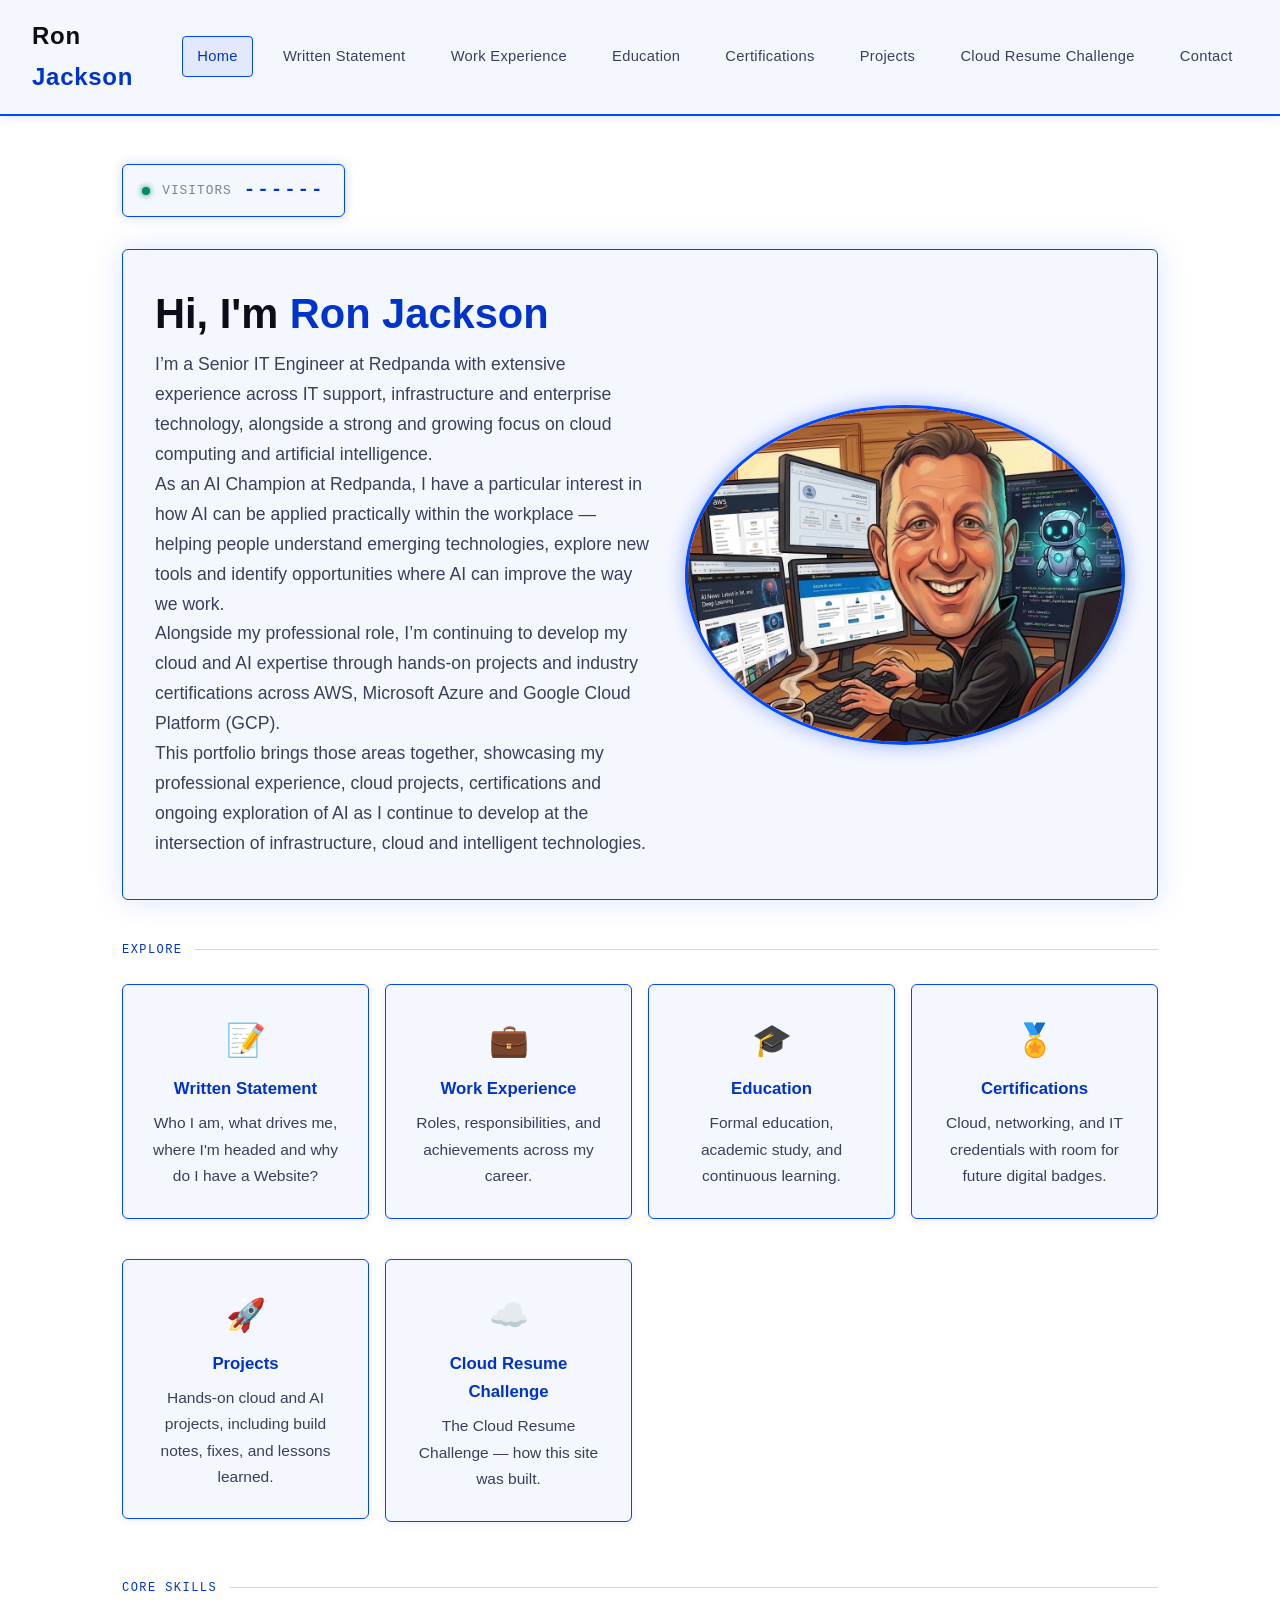
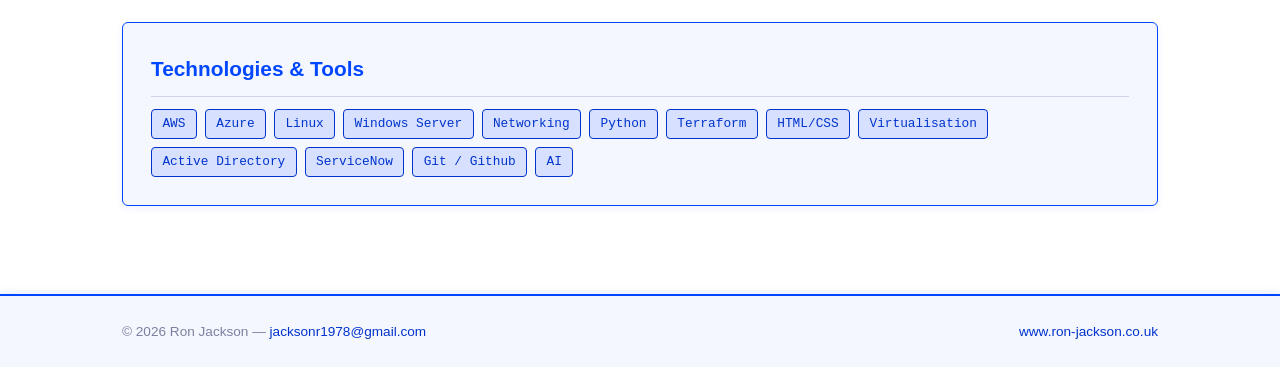
==== website/index.html @ c4f764f5 "Add files via upload feat: add reviewed website source and GitHub project link" ====
<!DOCTYPE html>

<!-- BUILD: WEBSITE-CERTIFICATIONS - Dedicated certifications page -->
<html lang="en">
<head>
<meta charset="utf-8"/>
<meta content="width=device-width, initial-scale=1.0" name="viewport"/>
<title>Ron Jackson | Home</title>
<link href="styles.css" rel="stylesheet"/>
<style>
        /* Keep the full desktop navigation on a single line. */
        @media (min-width: 901px) {
            header .wrapper { max-width: 1280px; }
            header nav ul { flex-wrap: nowrap; gap: 0.9rem; }
            header nav a { white-space: nowrap; font-size: 0.92rem; }
        }

        /* Give the Home hero artwork more presence on large screens only. */
        @media (min-width: 1200px) {
            .home-hero-avatar {
                width: 440px;
                max-width: 42vw;
                height: auto;
                flex-shrink: 0;
            }
        }
    </style>
</head>
<body>
<!-- HEADER -->
<header>
<div class="wrapper">
<a class="site-title" href="index.html">Ron <span>Jackson</span></a>
<nav>
<ul>
<li><a class="active" href="index.html">Home</a></li>
<li><a href="written-statement.html">Written Statement</a></li>
<li><a href="work-experience.html">Work Experience</a></li>
<li><a href="education.html">Education</a></li>
<li><a href="certifications.html">Certifications</a></li>
<li><a href="projects.html">Projects</a></li>
<li><a href="cloud-resume-challenge.html">Cloud Resume Challenge</a></li>
<li><a href="contact.html">Contact</a></li>
</ul>
</nav>
</div>
</header>
<!-- MAIN -->
<main>
<div class="wrapper">
<!-- Visitor Counter -->
<div class="counter-box">
<span class="counter-dot"></span>
<span class="counter-label">Visitors</span>
<span class="counter-digits" id="visitor-count">000000</span>
</div>
<!-- Hero -->
<div class="home-hero">
<div class="home-hero-text">
<h1>Hi, I'm <span>Ron Jackson</span></h1>

<p>I’m a Senior IT Engineer at Redpanda with extensive experience across IT support, infrastructure and enterprise technology, alongside a strong and growing focus on cloud computing and artificial intelligence.</p><p>As an AI Champion at Redpanda, I have a particular interest in how AI can be applied practically within the workplace — helping people understand emerging technologies, explore new tools and identify opportunities where AI can improve the way we work.</p><p>Alongside my professional role, I’m continuing to develop my cloud and AI expertise through hands-on projects and industry certifications across AWS, Microsoft Azure and Google Cloud Platform (GCP).</p><p>This portfolio brings those areas together, showcasing my professional experience, cloud projects, certifications and ongoing exploration of AI as I continue to develop at the intersection of infrastructure, cloud and intelligent technologies.</p></div>
<img alt="Illustrated portrait of Ron Jackson working at a cloud and AI workstation" class="home-hero-avatar" src="[data-uri]"/>
</div>
<!-- Quick Nav Cards -->
<p class="section-label">Explore</p>
<div class="stats-grid">
<a href="written-statement.html" style="text-decoration:none;">
<div class="card" style="text-align:center; cursor:pointer;">
<div style="font-size:2rem; margin-bottom:0.5rem;">📝</div>
<h3 style="color:var(--electric-blue-glow);">Written Statement</h3>
<p>Who I am, what drives me, where I'm headed and why do I have a Website?</p>
</div>
</a>
<a href="work-experience.html" style="text-decoration:none;">
<div class="card" style="text-align:center; cursor:pointer;">
<div style="font-size:2rem; margin-bottom:0.5rem;">💼</div>
<h3 style="color:var(--electric-blue-glow);">Work Experience</h3>
<p>Roles, responsibilities, and achievements across my career.</p>
</div>
</a>
<a href="education.html" style="text-decoration:none;">
<div class="card" style="text-align:center; cursor:pointer;">
<div style="font-size:2rem; margin-bottom:0.5rem;">🎓</div>
<h3 style="color:var(--electric-blue-glow);">Education</h3>
<p>Formal education, academic study, and continuous learning.</p>
</div>
</a>
<a href="certifications.html" style="text-decoration:none;">
<div class="card" style="text-align:center; cursor:pointer;">
<div style="font-size:2rem; margin-bottom:0.5rem;">🏅</div>
<h3 style="color:var(--electric-blue-glow);">Certifications</h3>
<p>Cloud, networking, and IT credentials with room for future digital badges.</p>
</div>
</a>
<a href="projects.html" style="text-decoration:none;">
<div class="card" style="text-align:center; cursor:pointer;">
<div style="font-size:2rem; margin-bottom:0.5rem;">🚀</div>
<h3 style="color:var(--electric-blue-glow);">Projects</h3>
<p>Hands-on cloud and AI projects, including build notes, fixes, and lessons learned.</p>
</div>
</a>
<a href="cloud-resume-challenge.html" style="text-decoration:none;">
<div class="card" style="text-align:center; cursor:pointer;">
<div style="font-size:2rem; margin-bottom:0.5rem;">☁️</div>
<h3 style="color:var(--electric-blue-glow);">Cloud Resume Challenge</h3>
<p>The Cloud Resume Challenge — how this site was built.</p>
</div>
</a>
</div>
<!-- Skills Preview -->
<p class="section-label">Core Skills</p>
<div class="card">
<h2>Technologies &amp; Tools</h2>
<div class="badge-list">
<span class="badge">AWS</span>
<span class="badge">Azure</span>
<span class="badge">Linux</span>
<span class="badge">Windows Server</span>
<span class="badge">Networking</span>
<span class="badge">Python</span>
<span class="badge">Terraform</span>
<span class="badge">HTML/CSS</span>
<span class="badge">Virtualisation</span>
<span class="badge">Active Directory</span>
<span class="badge">ServiceNow</span>
<span class="badge">Git / Github</span>
<span class="badge">AI</span>
</div>
</div>
</div>
</main>
<!-- FOOTER -->
<footer>
<div class="wrapper">
<p>© 2026 Ron Jackson — <a href="mailto:jacksonr1978@gmail.com">jacksonr1978@gmail.com</a></p>
<p><a href="https://www.ron-jackson.co.uk">www.ron-jackson.co.uk</a></p>
</div>
</footer>
<!-- VISITOR COUNTER SCRIPT -->
<script>
        (async function () {
            const counter = document.getElementById('visitor-count');
            const endpoint = 'https://meavcfj4f9.execute-api.us-east-1.amazonaws.com/count';

            try {
                const response = await fetch(endpoint, {
                    method: 'GET',
                    headers: { 'Accept': 'application/json' },
                    cache: 'no-store'
                });

                if (!response.ok) {
                    throw new Error(`Visitor counter request failed: ${response.status}`);
                }

                const data = await response.json();
                const count = Number(data.count);

                if (!Number.isFinite(count)) {
                    throw new Error('Visitor counter returned an invalid count');
                }

                counter.textContent = String(count).padStart(6, '0');
            } catch (error) {
                console.error('Unable to load visitor counter:', error);
                counter.textContent = '------';
                counter.setAttribute('title', 'Visitor counter temporarily unavailable');
            }
        })();
    </script>
</body>
</html>
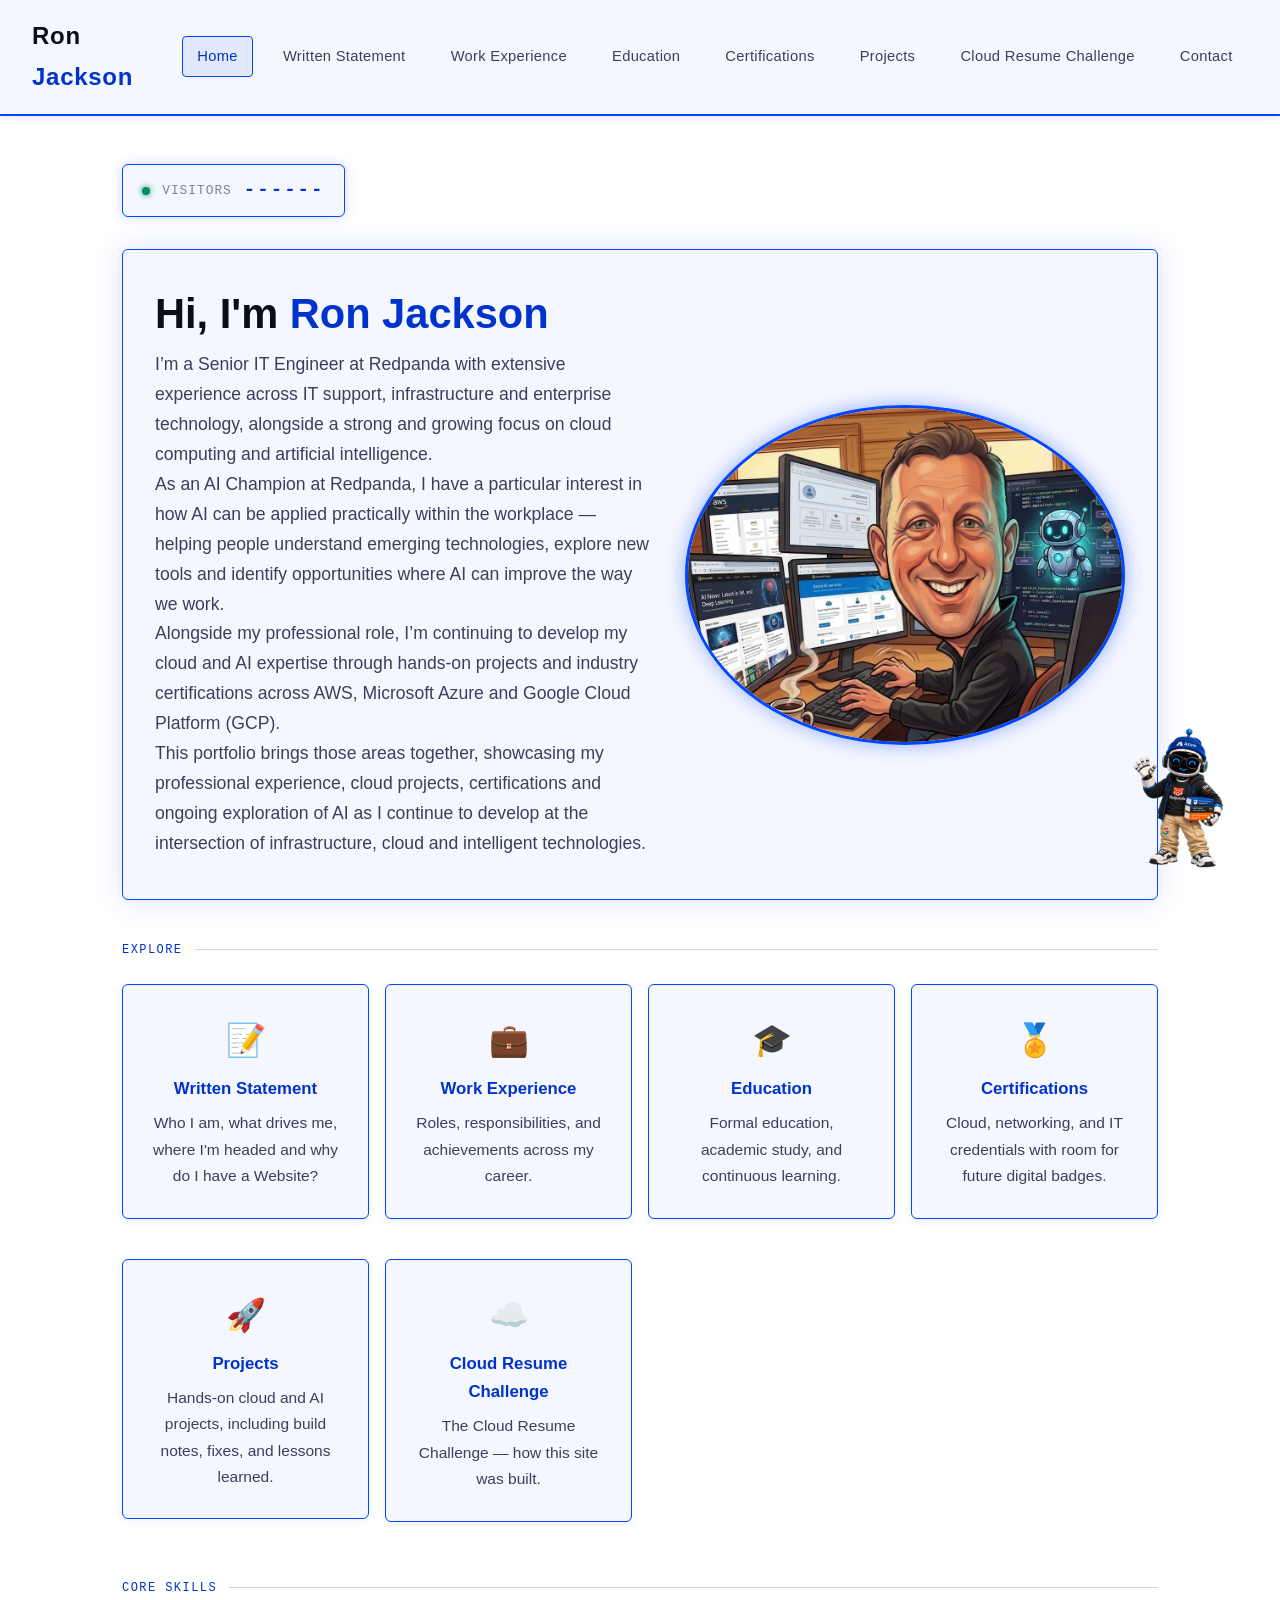
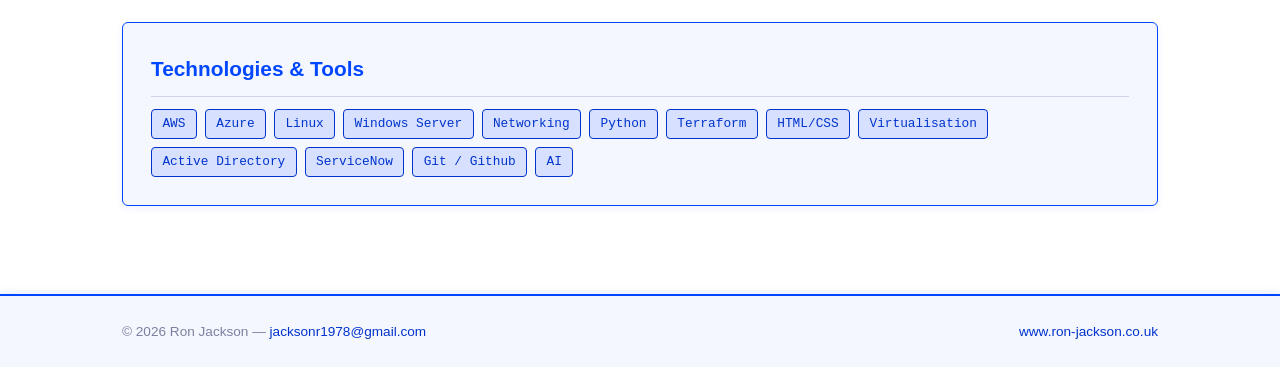
==== commit 9cb5324f: "Add RonBot site-wide for RON-21" ====
--- a/website/index.html
+++ b/website/index.html
@@ -169,5 +169,5 @@
             }
         })();
     </script>
-</body>
+<script src="assets/ronbot/ronbot.js" defer></script></body>
 </html>
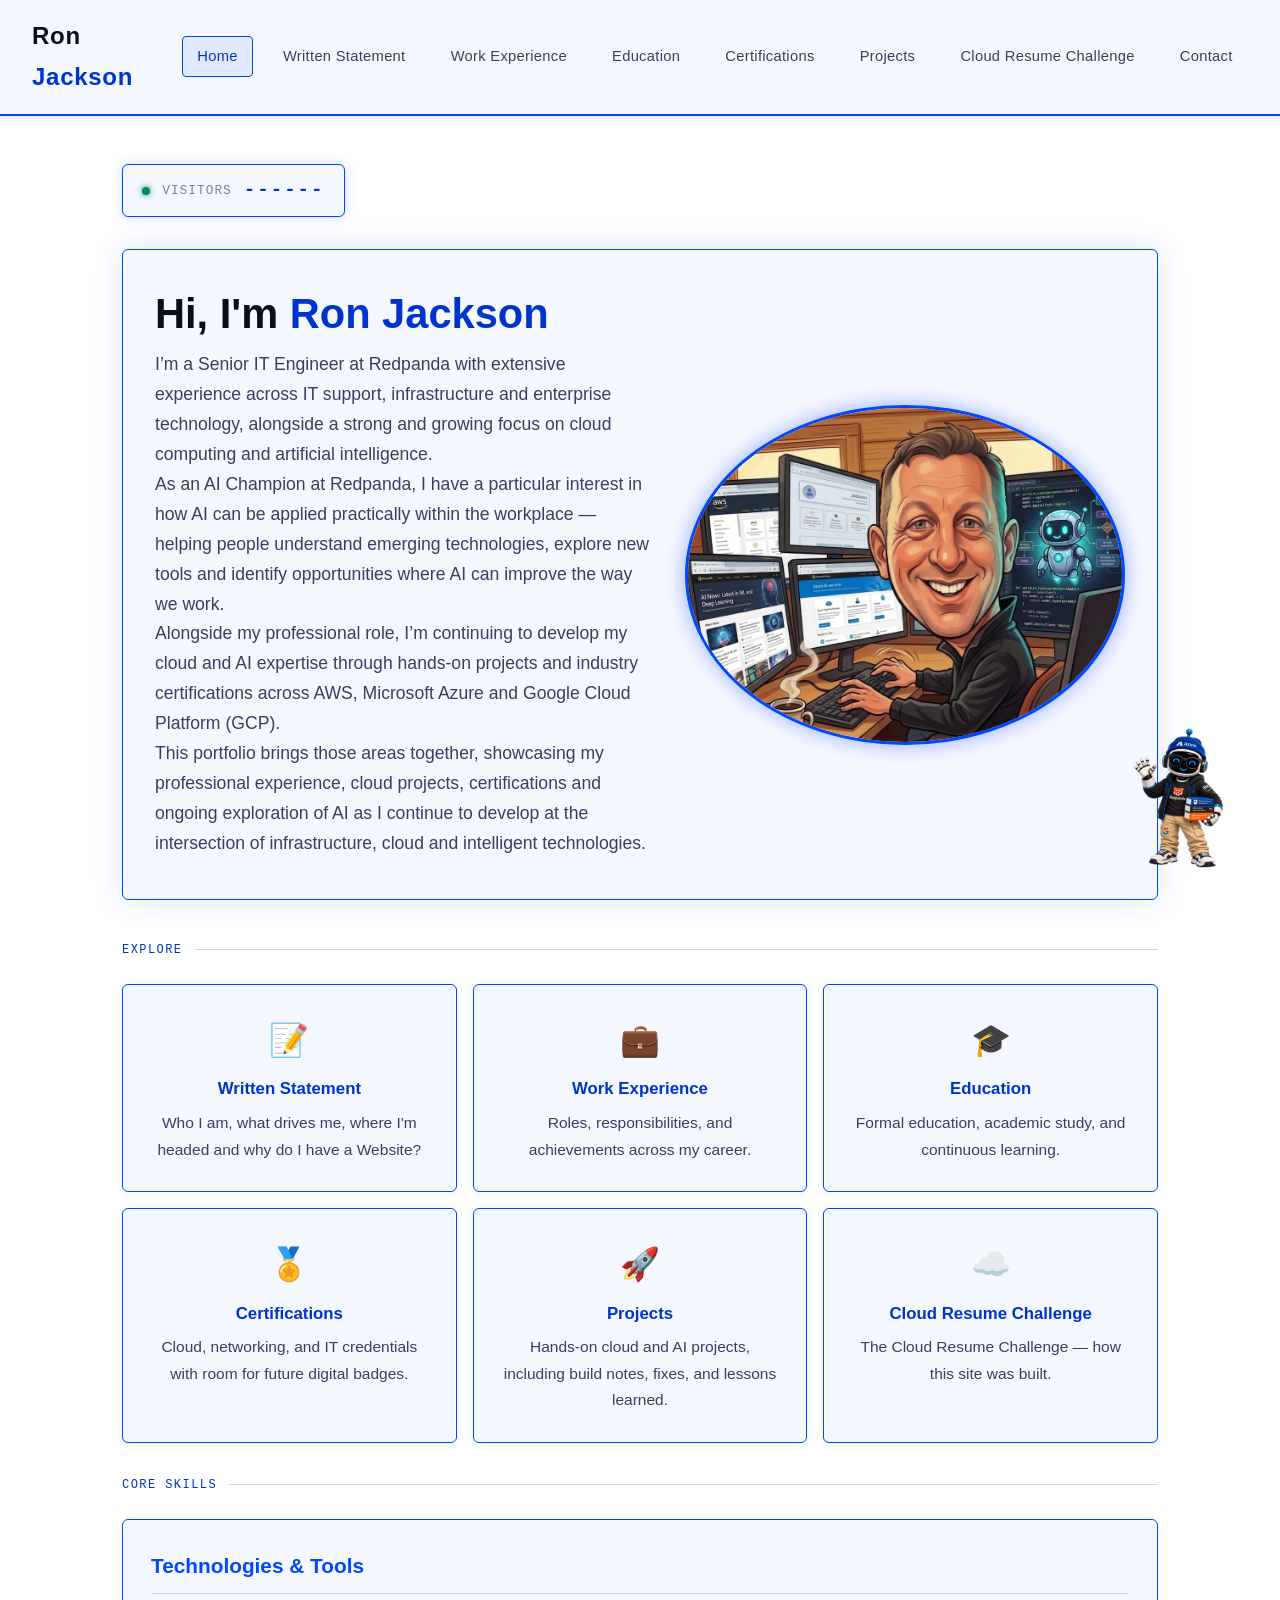
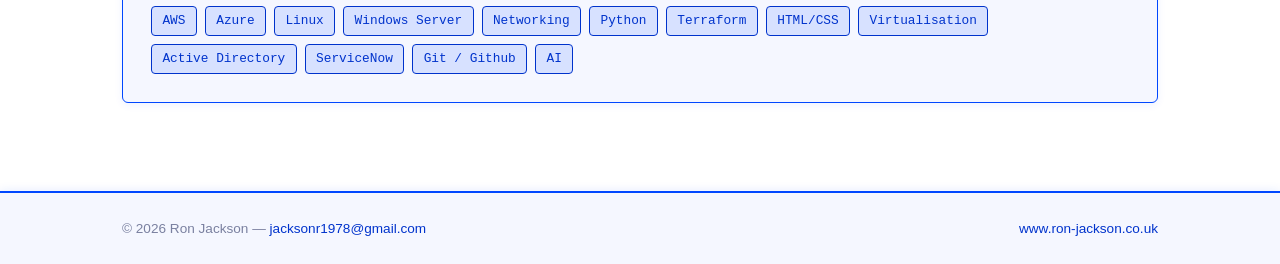
==== commit f925531c: "Balance homepage Explore cards" ====
--- a/website/index.html
+++ b/website/index.html
@@ -64,7 +64,7 @@
 </div>
 <!-- Quick Nav Cards -->
 <p class="section-label">Explore</p>
-<div class="stats-grid">
+<div class="stats-grid explore-grid">
 <a href="written-statement.html" style="text-decoration:none;">
 <div class="card" style="text-align:center; cursor:pointer;">
 <div style="font-size:2rem; margin-bottom:0.5rem;">📝</div>
--- a/website/styles.css
+++ b/website/styles.css
@@ -43,6 +43,9 @@
 .btn-outline { background:transparent; color:var(--electric-blue-glow); border:1px solid var(--electric-blue); }
 .btn-outline:hover { background:rgba(0,71,255,.1); box-shadow:0 0 12px rgba(0,71,255,.3); }
 .stats-grid { display:grid; grid-template-columns:repeat(auto-fit,minmax(200px,1fr)); gap:1rem; margin-bottom:2rem; }
+.explore-grid { grid-template-columns:repeat(3,minmax(0,1fr)); }
+.explore-grid > a { display:flex; }
+.explore-grid .card { box-sizing:border-box; margin-bottom:0; width:100%; height:100%; }
 .stat-box { background:var(--bg-card); border:1px solid var(--electric-blue); border-radius:6px; padding:1.2rem 1.5rem; text-align:center; box-shadow:0 0 10px rgba(0,71,255,.1); }
 .stat-box .stat-number { font-size:2rem; font-weight:800; color:var(--electric-blue-glow); font-family:var(--font-mono); display:block; }
 .stat-box .stat-label { font-size:.85rem; color:var(--text-muted); margin-top:.25rem; }
@@ -77,4 +80,4 @@
 footer p { color:var(--text-muted); font-size:.85rem; }
 footer a { color:var(--electric-blue-glow); text-decoration:none; font-size:.85rem; }
 footer a:hover { text-decoration:underline; }
-@media(max-width:768px){header .wrapper{flex-direction:column;align-items:flex-start;gap:.75rem}nav ul{gap:.1rem}nav a{font-size:.82rem;padding:.35rem .65rem}.home-hero{flex-direction:column-reverse;text-align:center}.home-hero-text h1{font-size:2rem}.home-links{justify-content:center}.two-col{grid-template-columns:1fr}.page-hero h1{font-size:1.7rem}footer .wrapper{flex-direction:column;text-align:center}}
+@media(max-width:768px){header .wrapper{flex-direction:column;align-items:flex-start;gap:.75rem}nav ul{gap:.1rem}nav a{font-size:.82rem;padding:.35rem .65rem}.home-hero{flex-direction:column-reverse;text-align:center}.home-hero-text h1{font-size:2rem}.home-links{justify-content:center}.two-col{grid-template-columns:1fr}.explore-grid{grid-template-columns:1fr}.page-hero h1{font-size:1.7rem}footer .wrapper{flex-direction:column;text-align:center}}
